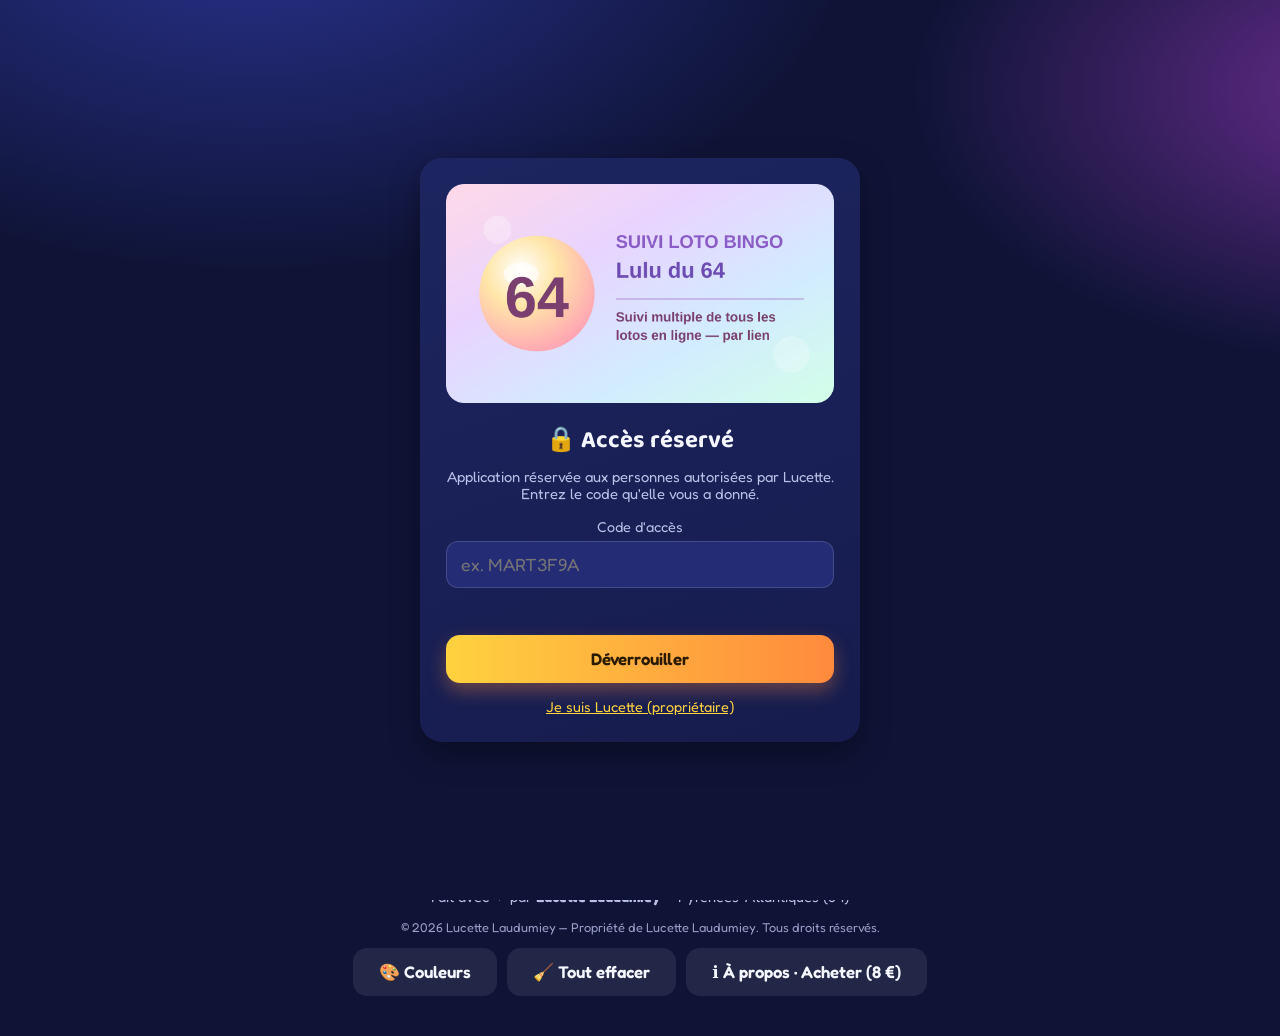
==== index.html @ 27b81013 "Ajoute la vue 'Toutes les parties' (suivi multiple sur un ecran) Nouvel onglet affichant toutes les " ====
<!DOCTYPE html>
<html lang="fr">
<head>
  <meta charset="UTF-8" />
  <meta name="viewport" content="width=device-width, initial-scale=1.0" />
  <title>Suivi Loto Bingo Lulu du 64</title>
  <meta name="theme-color" content="#1d2560" />
  <meta name="apple-mobile-web-app-capable" content="yes" />
  <meta name="apple-mobile-web-app-status-bar-style" content="black-translucent" />
  <meta name="apple-mobile-web-app-title" content="Loto Bingo" />
  <meta name="mobile-web-app-capable" content="yes" />
  <link rel="manifest" href="manifest.webmanifest" />
  <link rel="icon" type="image/png" sizes="32x32" href="favicon-32.png" />
  <link rel="icon" type="image/svg+xml" href="icon.svg" />
  <link rel="apple-touch-icon" href="apple-touch-icon.png" />
  <link rel="preconnect" href="https://fonts.googleapis.com" />
  <link href="https://fonts.googleapis.com/css2?family=Fredoka:wght@400;500;600;700&family=Baloo+2:wght@500;600;700&display=swap" rel="stylesheet" />
  <link rel="stylesheet" href="style.css" />
</head>
<body>
  <!-- Écran de verrouillage (accès réservé) -->
  <div id="lockScreen" class="lock" hidden>
    <div class="lock-card">
      <img class="lock-logo" src="logo-banniere.png" alt="Suivi Loto Bingo Lulu du 64" />
      <h2>🔒 Accès réservé</h2>
      <p class="lock-hint">Application réservée aux personnes autorisées par Lucette. Entrez le code qu'elle vous a donné.</p>
      <label class="modal-field">Code d'accès
        <input id="lockCode" type="text" maxlength="14" autocomplete="off" placeholder="ex. MART3F9A" />
      </label>
      <p id="lockError" class="modal-error"></p>
      <button id="lockGo" class="btn btn-primary">Déverrouiller</button>
      <button id="lockOwnerLink" type="button" class="link-btn">Je suis Lucette (propriétaire)</button>
      <div id="ownerPanel" hidden>
        <label class="modal-field">Mot de passe propriétaire
          <input id="ownerPwd" type="password" autocomplete="off" />
        </label>
        <button id="ownerGo" type="button" class="btn btn-ghost">Entrer</button>
        <div id="ownerTools" hidden>
          <hr class="owner-sep" />
          <p class="lock-hint">Générer un code à donner à un ami (gratuit) ou à un acheteur :</p>
          <label class="modal-field">Prénom de la personne
            <input id="genName" type="text" maxlength="30" autocomplete="off" />
          </label>
          <button id="genGo" type="button" class="btn btn-primary">Obtenir le code</button>
          <p id="genResult" class="gen-result"></p>
          <button id="ownerUnlock" type="button" class="btn btn-primary">Déverrouiller pour moi</button>
        </div>
      </div>
    </div>
  </div>

  <header class="app-header">
    <div class="brand">
      <span class="brand-emoji">🎱</span>
      <div class="brand-text">
        <h1>Suivi Loto Bingo · Lulu</h1>
        <p>du <strong>64</strong> — suivi de tous les lotos en ligne, par lien</p>
      </div>
    </div>
    <nav class="tabs">
      <button class="tab is-active" data-view="tirage">Tirage</button>
      <button class="tab" data-view="cartons">Mes cartons</button>
      <button class="tab" data-view="regie">Tout-en-un</button>
      <button class="tab" data-view="multi">Toutes les parties</button>
      <button id="eventBtn" class="theme-tab" title="Infos de la partie">📋</button>
      <button id="themeBtnTop" class="theme-tab" title="Changer les couleurs">🎨</button>
    </nav>
  </header>

  <!-- Bandeau « écran de suivi » (mode deux écrans) -->
  <div id="followBar" class="follow-bar" hidden>
    <span class="follow-dot"></span>
    Écran de suivi — Dernier numéro&nbsp;:
    <strong id="followLast">--</strong>
    <span class="follow-count"><span id="followCount">0</span>/90 tirés</span>
  </div>

  <!-- Barre des parties + infos -->
  <div id="eventBar" class="event-bar">
    <div class="party-ctrls">
      <span class="party-label">🎯 Partie</span>
      <select id="partySelect"></select>
      <button id="partyNew" class="mini-btn" title="Nouvelle partie">➕</button>
      <button id="partyDup" class="mini-btn" title="Dupliquer la partie">⧉</button>
      <button id="partyDel" class="mini-btn" title="Supprimer la partie">🗑</button>
    </div>
    <span id="eventInfo" class="event-info"></span>
  </div>

  <!-- Infos de la partie -->
  <div id="eventModal" class="modal" hidden>
    <div class="modal-card">
      <h2>📋 Infos de la partie</h2>
      <p class="modal-hint">Ces informations s'affichent en haut et sur les cartons téléchargés.</p>
      <label class="modal-field">Loto associatif
        <input id="evAssoc" type="text" maxlength="60" placeholder="ex. Les Chats du pays d'Ornans" />
      </label>
      <label class="modal-field">Organisateur
        <input id="evOrga" type="text" maxlength="40" placeholder="ex. Comité des fêtes" />
      </label>
      <label class="modal-field">Nom de la partie
        <input id="evPartie" type="text" maxlength="30" placeholder="ex. Partie 1" />
      </label>
      <label class="modal-field">Date
        <input id="evDate" type="date" />
      </label>
      <div class="modal-actions">
        <button id="eventClear" class="btn btn-ghost">Effacer</button>
        <button id="eventClose" class="btn btn-primary">OK</button>
      </div>
    </div>
  </div>

  <!-- ====================== VUE TIRAGE ====================== -->
  <main id="view-tirage" class="view is-active">
    <section class="draw-stage">
      <div class="current-ball-wrap">
        <div id="currentBall" class="ball big empty">--</div>
        <p id="currentLabel" class="current-label">Prêt à jouer&nbsp;?</p>
      </div>

      <div class="controls">
        <button id="drawBtn" class="btn btn-primary">
          <span class="btn-icon">🎤</span> Tirer un numéro
        </button>
        <button id="autoBtn" class="btn btn-ghost">▶︎ Tirage auto</button>
        <button id="resetBtn" class="btn btn-ghost danger">↺ Nouvelle partie</button>
      </div>

      <div class="options">
        <label class="switch">
          <input type="checkbox" id="voiceToggle" checked />
          <span>🔊 Annonce vocale</span>
        </label>
        <label class="switch">
          <input type="checkbox" id="nicknameToggle" checked />
          <span>😄 Surnoms rigolos</span>
        </label>
        <label class="speed">
          Vitesse auto
          <select id="speedSelect">
            <option value="5000">Lente (5 s)</option>
            <option value="3500" selected>Normale (3,5 s)</option>
            <option value="2000">Rapide (2 s)</option>
          </select>
        </label>
      </div>
    </section>

    <section class="stats">
      <div class="stat">
        <span class="stat-num" id="countDrawn">0</span>
        <span class="stat-label">tirés</span>
      </div>
      <div class="stat">
        <span class="stat-num" id="countLeft">90</span>
        <span class="stat-label">restants</span>
      </div>
      <div class="history">
        <span class="history-label">Derniers tirés&nbsp;:</span>
        <div id="history" class="history-list"></div>
      </div>
    </section>

    <section class="board-wrap">
      <h2 class="section-title">Tableau des 90 numéros</h2>
      <p class="board-hint">👆 Vous suivez un loto&nbsp;? Tapez un numéro pour le pointer quand il est annoncé (re-tapez pour corriger).</p>
      <div id="board" class="board" aria-label="Tableau des numéros tirés"></div>
    </section>
  </main>

  <!-- ====================== VUE CARTONS ====================== -->
  <main id="view-cartons" class="view">
    <section class="cartons-bar">
      <div class="cartons-actions">
        <label class="count-field">
          Nombre de cartons
          <input type="number" id="cartonCount" min="1" max="24" value="2" />
        </label>
        <button id="importBtn" class="btn btn-primary">📂 Importer une planche (CSV)</button>
        <input type="file" id="csvImport" accept=".csv,text/csv,text/plain" hidden />
        <button id="addPlaqueBtn" class="btn btn-ghost">➕ Saisir une plaque à la main</button>
        <button id="genCartonsBtn" class="btn btn-ghost">🎟️ Générer des cartons</button>
        <button id="downloadBtn" class="btn btn-ghost">📥 Télécharger (image)</button>
        <button id="csvBtn" class="btn btn-ghost">📄 CSV (Excel)</button>
        <button id="printBtn" class="btn btn-ghost">🖨️ Imprimer</button>
        <button id="screenBtn" class="btn btn-ghost">🖥️ Écran de suivi</button>
      </div>
      <p class="cartons-hint">
        Les numéros tirés se cochent tout seuls. La ligne se colore en
        <span class="legend quine">Quine</span>,
        <span class="legend double">Double quine</span>,
        <span class="legend plein">Carton plein</span>.
      </p>
      <p class="cartons-hint">
        🖥️ <strong>Deux écrans&nbsp;:</strong> laissez le tirage sur cet écran et
        ouvrez l'<em>Écran de suivi</em> sur l'écran d'à côté — il affiche les
        cartons qui se cochent en direct, automatiquement synchronisés.
      </p>
    </section>
    <div id="cartons" class="cartons-grid"></div>
  </main>

  <!-- ====================== VUE TOUT-EN-UN (régie) ====================== -->
  <main id="view-regie" class="view">
    <div id="regieStage" class="regie-stage">
      <div class="regie-layout">
        <section class="regie-col regie-col-draw">
          <h2 class="section-title">🎤 Tirage</h2>
          <div id="regieDraw" class="regie-slot"></div>
        </section>
        <section class="regie-col">
          <h2 class="section-title">🎟️ Cartons — les 24 mieux placés</h2>
          <div id="regieCartons" class="regie-slot"></div>
        </section>
      </div>
    </div>
  </main>

  <!-- ====================== VUE TOUTES LES PARTIES ====================== -->
  <main id="view-multi" class="view">
    <h2 class="section-title">🗂️ Toutes les parties</h2>
    <p class="board-hint">Suivez toutes vos parties d'un coup d'œil. Cliquez « Ouvrir » pour aller sur l'une d'elles.</p>
    <div id="multiGrid" class="multi-grid"></div>
  </main>

  <!-- Saisie d'une plaque achetée -->
  <div id="plaqueModal" class="modal" hidden>
    <div class="modal-card">
      <h2>➕ Saisir une plaque</h2>
      <p class="modal-hint">
        Recopiez les numéros de votre plaque, <strong>5 par ligne</strong>,
        séparés par un espace.
      </p>
      <label class="modal-field">
        Nom du joueur
        <input id="pmName" type="text" maxlength="24" placeholder="ex. Lucette" />
      </label>
      <label class="modal-field">Ligne 1
        <input id="pmRow1" inputmode="numeric" placeholder="ex. 4 12 27 38 81" />
      </label>
      <label class="modal-field">Ligne 2
        <input id="pmRow2" inputmode="numeric" placeholder="ex. 7 25 40 56 79" />
      </label>
      <label class="modal-field">Ligne 3
        <input id="pmRow3" inputmode="numeric" placeholder="ex. 9 31 48 63 90" />
      </label>
      <p id="pmError" class="modal-error"></p>
      <div class="modal-actions">
        <button id="pmCancel" class="btn btn-ghost">Annuler</button>
        <button id="pmSave" class="btn btn-primary">Ajouter la plaque</button>
      </div>
    </div>
  </div>

  <!-- À propos / Acheter -->
  <div id="aboutModal" class="modal" hidden>
    <div class="modal-card about-card">
      <h2>ℹ️ À propos &amp; Acheter</h2>
      <img class="about-banner" src="logo-banniere.png" alt="Suivi Loto Bingo Lulu du 64" />
      <p><strong>Suivi Loto Bingo Lulu du 64</strong> — fini les pions&nbsp;! L'application
         coche les numéros toute seule et prévient des quines.</p>
      <div class="price-tag">Version complète&nbsp;: <strong>8 €</strong></div>
      <ul class="price-terms">
        <li>✅ 1 adresse e-mail</li>
        <li>📱 utilisable sur 3 appareils</li>
        <li>🔄 renouvellement <strong>5 €/an</strong> (avec mises à jour si nécessaire)</li>
      </ul>
      <div id="payArea" class="pay-area">
        <p>Pour l'acheter, contactez la propriétaire.</p>
      </div>
      <p class="about-owners">
        Application © 2026 — propriété de<br />
        <strong>Lucette Laudumiey</strong> (Pyrénées-Atlantiques, 64).
      </p>
      <div class="modal-actions">
        <button id="aboutClose" class="btn btn-primary">Fermer</button>
      </div>
    </div>
  </div>

  <!-- Confirmation / message (remplace les boîtes du navigateur, bloquées en ligne) -->
  <div id="confirmModal" class="modal" hidden>
    <div class="modal-card confirm-card">
      <p id="confirmText"></p>
      <div class="modal-actions">
        <button id="confirmNo" class="btn btn-ghost">Annuler</button>
        <button id="confirmYes" class="btn btn-primary">Confirmer</button>
      </div>
    </div>
  </div>

  <!-- Bannière de victoire -->
  <div id="winBanner" class="win-banner" hidden>
    <div class="win-card">
      <div class="win-emoji">🎉</div>
      <h2 id="winTitle">Quine&nbsp;!</h2>
      <div id="winList" class="win-list"></div>
      <div class="win-actions">
        <button id="winClose" class="btn btn-primary">Suivant ▶</button>
        <button id="winNewGame" class="btn btn-ghost">↺ Nouvelle partie</button>
      </div>
    </div>
  </div>

  <footer class="app-footer">
    <p>Fait avec ❤️ par <strong>Lucette Laudumiey</strong> — Pyrénées-Atlantiques (64)</p>
    <p class="copyright">© 2026 Lucette Laudumiey — Propriété de Lucette Laudumiey. Tous droits réservés.</p>
    <div class="footer-btns">
      <button id="themeBtn" class="btn btn-ghost">🎨 Couleurs</button>
      <button id="resetAllBtn" class="btn btn-ghost">🧹 Tout effacer</button>
      <button id="aboutBtn" class="btn btn-ghost">ℹ️ À propos · Acheter (8 €)</button>
    </div>
  </footer>

  <!-- Choix des couleurs (thème) -->
  <div id="themeModal" class="modal" hidden>
    <div class="modal-card theme-card">
      <h2>🎨 Couleurs de l'application</h2>
      <p class="modal-hint">Choisissez une ambiance, ou vos propres couleurs. Le choix est gardé pour la prochaine fois.</p>
      <div id="themePresets" class="theme-presets"></div>
      <div class="theme-custom">
        <label>Couleur principale<br /><input type="color" id="accentPick" /></label>
        <label>Couleur du fond<br /><input type="color" id="bgPick" /></label>
      </div>
      <div class="modal-actions">
        <button id="themeReset" class="btn btn-ghost">↺ Réinitialiser</button>
        <button id="themeClose" class="btn btn-primary">Fermer</button>
      </div>
    </div>
  </div>

  <script src="script.js"></script>
</body>
</html>
---- style.css ----
:root {
  --bg: #0f1437;
  --bg-2: #161c4d;
  --card: #1d2560;
  --card-2: #232c75;
  --ink: #f5f7ff;
  --ink-soft: #b9c0e8;
  --accent: #ffd23f;
  --accent-2: #ff8a3d;
  --quine: #4cc9f0;
  --double: #b15bff;
  --plein: #2ecc71;
  --danger: #ff5d73;
  --shadow: 0 12px 30px rgba(0, 0, 0, .35);
  --radius: 18px;
}

* { box-sizing: border-box; }

body {
  margin: 0;
  font-family: "Fredoka", system-ui, sans-serif;
  color: var(--ink);
  background:
    radial-gradient(1200px 600px at 10% -10%, #2a3390 0%, transparent 60%),
    radial-gradient(1000px 500px at 110% 0%, #6a2d8f 0%, transparent 55%),
    var(--bg);
  min-height: 100vh;
}

/* ---------- Header ---------- */
.app-header {
  display: flex;
  align-items: center;
  justify-content: space-between;
  flex-wrap: wrap;
  gap: 16px;
  padding: 18px clamp(16px, 4vw, 48px);
  background: var(--bg-2);
  backdrop-filter: blur(8px);
  position: sticky;
  top: 0;
  z-index: 20;
}
.brand { display: flex; align-items: center; gap: 14px; }
.brand-emoji { font-size: 2.6rem; filter: drop-shadow(0 4px 6px rgba(0,0,0,.4)); }
.brand-text h1 {
  margin: 0; font-family: "Baloo 2", sans-serif; font-weight: 700;
  font-size: 1.8rem; letter-spacing: .5px;
  background: linear-gradient(90deg, var(--accent), var(--accent-2));
  -webkit-background-clip: text; background-clip: text; color: transparent;
}
.brand-text p { margin: 2px 0 0; color: var(--ink-soft); font-size: .95rem; }
.brand-text strong { color: var(--accent); }

.tabs { display: flex; gap: 8px; background: rgba(0,0,0,.25); padding: 6px; border-radius: 999px; }
.tab {
  border: 0; cursor: pointer; padding: 10px 20px; border-radius: 999px;
  background: transparent; color: var(--ink-soft); font-family: inherit;
  font-size: 1rem; font-weight: 600; transition: .2s;
}
.tab.is-active { background: linear-gradient(90deg, var(--accent), var(--accent-2)); color: #2a1a00; }
.theme-tab { border: 0; cursor: pointer; padding: 9px 14px; border-radius: 999px; background: transparent; font-size: 1.15rem; line-height: 1; transition: .2s; }
.theme-tab:hover { background: rgba(255,255,255,.14); }

/* ---------- Views ---------- */
.view { display: none; padding: clamp(16px, 4vw, 40px); max-width: 1100px; margin: 0 auto; }
.view.is-active { display: block; animation: fade .3s ease; }
@keyframes fade { from { opacity: 0; transform: translateY(8px); } to { opacity: 1; transform: none; } }

/* ---------- Draw stage ---------- */
.draw-stage {
  background: linear-gradient(160deg, var(--card), var(--bg-2));
  border-radius: var(--radius); padding: 28px; box-shadow: var(--shadow);
  text-align: center;
}
.current-ball-wrap { display: flex; flex-direction: column; align-items: center; gap: 12px; }

.ball {
  display: flex; align-items: center; justify-content: center;
  border-radius: 50%; font-weight: 700; font-family: "Baloo 2", sans-serif;
  background: radial-gradient(circle at 32% 28%, #fff 0%, var(--accent) 42%, var(--accent-2) 100%);
  color: #3a2400; box-shadow: inset 0 -6px 14px rgba(0,0,0,.25), 0 8px 18px rgba(0,0,0,.35);
}
.ball.big { width: 150px; height: 150px; font-size: 4rem; }
.ball.big.empty {
  background: radial-gradient(circle at 32% 28%, #3a4395, #1a2050);
  color: var(--ink-soft); font-size: 2.4rem;
}
.ball.pop { animation: pop .5s cubic-bezier(.2,1.4,.4,1); }
@keyframes pop { 0% { transform: scale(.3) rotate(-12deg); opacity: 0; } 100% { transform: scale(1) rotate(0); opacity: 1; } }

.current-label { margin: 0; min-height: 1.4em; color: var(--accent); font-size: 1.25rem; font-weight: 600; }

.controls { display: flex; flex-wrap: wrap; gap: 12px; justify-content: center; margin-top: 24px; }
.btn {
  border: 0; cursor: pointer; font-family: inherit; font-size: 1.05rem; font-weight: 600;
  padding: 14px 26px; border-radius: 14px; transition: transform .12s, filter .2s; color: var(--ink);
}
.btn:active { transform: scale(.96); }
.btn-icon { margin-right: 4px; }
.btn-primary { background: linear-gradient(90deg, var(--accent), var(--accent-2)); color: #2a1a00; box-shadow: 0 8px 18px rgba(255,138,61,.35); }
.btn-primary:hover { filter: brightness(1.06); }
.btn-primary:disabled { opacity: .5; cursor: not-allowed; filter: grayscale(.4); }
.btn-ghost { background: rgba(255,255,255,.08); }
.btn-ghost:hover { background: rgba(255,255,255,.16); }
.btn-ghost.danger { color: var(--danger); }

.options { display: flex; flex-wrap: wrap; gap: 18px; justify-content: center; margin-top: 22px; color: var(--ink-soft); }
.switch { display: inline-flex; align-items: center; gap: 8px; cursor: pointer; user-select: none; }
.switch input { width: 18px; height: 18px; accent-color: var(--accent); }
.speed { display: inline-flex; align-items: center; gap: 8px; }
.speed select, .count-field input {
  font-family: inherit; background: var(--card-2); color: var(--ink);
  border: 1px solid rgba(255,255,255,.15); border-radius: 10px; padding: 8px 10px; font-size: .95rem;
}

/* ---------- Stats ---------- */
.stats { display: flex; flex-wrap: wrap; align-items: center; gap: 14px; margin: 22px 0; }
.stat {
  background: var(--card); border-radius: 14px; padding: 12px 20px; text-align: center; min-width: 92px;
  box-shadow: var(--shadow);
}
.stat-num { display: block; font-size: 1.8rem; font-weight: 700; color: var(--accent); font-family: "Baloo 2", sans-serif; }
.stat-label { font-size: .85rem; color: var(--ink-soft); }
.history { flex: 1; min-width: 220px; background: var(--card); border-radius: 14px; padding: 12px 16px; box-shadow: var(--shadow); }
.history-label { font-size: .85rem; color: var(--ink-soft); }
.history-list { display: flex; gap: 8px; margin-top: 8px; flex-wrap: wrap; }
.history-list .ball { width: 42px; height: 42px; font-size: 1.15rem; }

/* ---------- Board ---------- */
.section-title { font-family: "Baloo 2", sans-serif; margin: 8px 0 14px; }
.board-hint { color: var(--ink-soft); font-size: .9rem; margin: -6px 0 12px; }
.board {
  display: grid; grid-template-columns: repeat(10, 1fr); gap: 7px;
  background: var(--card); padding: 16px; border-radius: var(--radius); box-shadow: var(--shadow);
}
.board { touch-action: manipulation; }
.cell {
  aspect-ratio: 1; display: flex; align-items: center; justify-content: center;
  border-radius: 10px; background: var(--card-2); color: var(--ink-soft);
  font-weight: 600; font-size: clamp(.8rem, 2vw, 1.1rem); transition: .25s;
  cursor: pointer; user-select: none; -webkit-tap-highlight-color: transparent;
}
.cell:active { transform: scale(.92); }
.cell.hit {
  background: radial-gradient(circle at 32% 28%, #fff, var(--accent) 45%, var(--accent-2));
  color: #2a1a00; transform: scale(1.04); box-shadow: 0 4px 12px rgba(255,138,61,.4);
}
.cell.latest { outline: 3px solid #fff; outline-offset: 1px; }
/* numéro attendu (un carton à 1 numéro de la quine) */
.cell.awaited { box-shadow: inset 0 0 0 3px var(--accent); color: var(--ink); font-weight: 700; animation: awaitPulse 1.1s ease-in-out infinite; }
@keyframes awaitPulse { 0%, 100% { transform: scale(1); } 50% { transform: scale(1.08); } }
@media (prefers-reduced-motion: reduce) { .cell.awaited { animation: none; } }

/* Écran large : tirage à gauche, grand tableau à droite (meilleur usage de l'espace) */
@media (min-width: 900px) {
  #view-tirage.is-active {
    display: grid;
    grid-template-columns: minmax(320px, 440px) 1fr;
    grid-template-areas: "draw board" "stats board";
    gap: 22px; align-items: start;
  }
  #view-tirage .draw-stage { grid-area: draw; margin: 0; }
  #view-tirage .stats { grid-area: stats; margin: 18px 0 0; }
  #view-tirage .board-wrap { grid-area: board; margin: 0; }
  #view-tirage .board { gap: 9px; padding: 20px; }
  #view-tirage .cell { font-size: clamp(1rem, 2.2vw, 1.5rem); }
}

/* ---------- Cartons ---------- */
.cartons-bar { background: var(--card); border-radius: var(--radius); padding: 20px; box-shadow: var(--shadow); margin-bottom: 22px; }
.cartons-actions { display: flex; flex-wrap: wrap; gap: 12px; align-items: flex-end; }
.count-field { display: flex; flex-direction: column; gap: 6px; font-size: .9rem; color: var(--ink-soft); }
.count-field input { width: 90px; }
.cartons-hint { margin: 14px 0 0; color: var(--ink-soft); font-size: .9rem; }
.legend { padding: 1px 8px; border-radius: 6px; color: #08122a; font-weight: 700; }
.legend.quine { background: var(--quine); }
.legend.double { background: var(--double); color: #fff; }
.legend.plein { background: var(--plein); }

.cartons-grid { display: grid; grid-template-columns: repeat(auto-fill, minmax(300px, 1fr)); gap: 20px; }
.carton {
  background: linear-gradient(160deg, #fff8e6, #ffe9c7); border-radius: 16px; padding: 14px;
  box-shadow: var(--shadow); color: #3a2400;
}
.carton-head { display: flex; justify-content: space-between; align-items: center; gap: 8px; margin-bottom: 10px; }
.carton-title { font-family: "Baloo 2", sans-serif; font-weight: 700; font-size: 1.1rem; }
.carton-name {
  flex: 1; min-width: 0; font-family: "Baloo 2", sans-serif; font-weight: 700; font-size: 1.05rem;
  color: #3a2400; background: rgba(255,255,255,.55); border: 1px dashed #c8a96a;
  border-radius: 8px; padding: 6px 10px;
}
.carton-name:focus { outline: none; border-style: solid; border-color: #b9821b; background: #fff; }
.carton-name::placeholder { color: #b08a4a; font-weight: 600; }
.carton-no { font-size: .8rem; font-weight: 700; color: #8a6a2a; white-space: nowrap; }
.carton-badge { font-size: .8rem; font-weight: 700; padding: 3px 10px; border-radius: 999px; background: #e7d4a8; }
.carton-badge.quine { background: var(--quine); color: #08122a; }
.carton-badge.double { background: var(--double); color: #fff; }
.carton-badge.plein { background: var(--plein); color: #08122a; }
.carton-grid { display: grid; grid-template-columns: repeat(9, 1fr); grid-auto-rows: 1fr; gap: 5px; }
.carton-cell {
  aspect-ratio: 1; display: flex; align-items: center; justify-content: center;
  border-radius: 8px; font-weight: 700; font-size: clamp(.75rem, 2.4vw, 1.05rem);
  background: #fffdf7; border: 1px solid #e3cf9e; transition: .2s;
}
.carton-cell.blank { background: transparent; border: 0; }
.carton-cell.marked { background: var(--accent); color: #3a2400; box-shadow: inset 0 0 0 2px #b9821b; }
.carton-row.row-quine .carton-cell:not(.blank) { background: var(--quine); color: #042c3a; }
.carton-row.row-double .carton-cell:not(.blank) { background: var(--double); color: #fff; }
.carton.is-plein .carton-cell:not(.blank) { background: var(--plein); color: #062c16; }

/* ---------- Win banner ---------- */
.win-banner {
  position: fixed; inset: 0; background: rgba(6,9,30,.7); display: flex; align-items: center; justify-content: center;
  z-index: 50; backdrop-filter: blur(4px);
}
.win-banner[hidden] { display: none; }
.win-card {
  background: linear-gradient(160deg, var(--card), var(--bg-2)); padding: 36px; border-radius: 22px;
  text-align: center; box-shadow: var(--shadow); animation: pop .4s cubic-bezier(.2,1.4,.4,1); max-width: 90vw;
}
.win-emoji { font-size: 4rem; }
.win-card { width: min(560px, 94vw); }
.win-card h2 { font-family: "Baloo 2", sans-serif; margin: 8px 0; font-size: 2.2rem; color: var(--accent); }
.win-list { display: flex; flex-direction: column; gap: 14px; max-height: 56vh; overflow: auto; margin: 6px 0 18px; }
.winner { background: #fff8e6; border-radius: 14px; padding: 12px; color: #3a2400; }
.winner-head { display: flex; justify-content: space-between; align-items: center; gap: 10px; margin-bottom: 8px; }
.winner-level { padding: 3px 12px; border-radius: 999px; font-size: .9rem; font-weight: 700; background: var(--quine); color: #042c3a; }
.winner.double .winner-level { background: var(--double); color: #fff; }
.winner.plein .winner-level { background: var(--plein); color: #062c16; }
.winner-id { font-family: "Baloo 2", sans-serif; font-weight: 700; }
.winner-grid { display: grid; grid-template-columns: repeat(9, 1fr); gap: 5px; }
.winner-cell { aspect-ratio: 1; display: flex; align-items: center; justify-content: center; border-radius: 8px; font-weight: 700; font-size: clamp(.85rem, 3.4vw, 1.4rem); background: #fffdf7; border: 1px solid #e3cf9e; color: #3a2400; }
.winner-cell.blank { background: transparent; border: 0; }
.winner-cell.marked { background: var(--accent); color: #3a2400; box-shadow: inset 0 0 0 2px #b9821b; }
.winner.plein .winner-cell:not(.blank) { background: var(--plein); color: #062c16; }
.win-card p { color: var(--ink-soft); margin: 0 0 20px; font-size: 1.1rem; }

/* ---------- Vue Tout-en-un (régie) ---------- */
/* la scène a une taille fixe ; le JS la redimensionne pour remplir l'écran */
#view-regie { max-width: none; padding: 8px; overflow: hidden; }
.regie-stage { width: 1280px; transform-origin: top left; }
.regie-layout { display: flex; flex-direction: column; gap: 14px; }
.regie-col { min-width: 0; }
.regie-col .section-title { margin: 2px 0 8px; }

/* bande du haut : tirage + tableau côte à côte, pleine largeur */
#regieDraw { display: flex; gap: 16px; align-items: flex-start; flex-wrap: wrap; }
#regieDraw .draw-stage { flex: 0 0 300px; padding: 16px; }
#regieDraw .stats { flex: 0 0 auto; margin: 0; }
#regieDraw .board-wrap { flex: 0 0 340px; margin: 0; }
#regieDraw .board { grid-template-rows: none; }
.regie-slot .ball.big { width: 92px; height: 92px; font-size: 2.3rem; }
.regie-slot .ball.big.empty { font-size: 1.5rem; }
.regie-slot .current-label { font-size: .95rem; }
.regie-slot .controls { margin-top: 12px; gap: 8px; }
.regie-slot .btn { padding: 10px 14px; font-size: .9rem; }
.regie-slot .options { margin-top: 12px; gap: 12px; font-size: .82rem; }
.regie-slot .board { padding: 10px; gap: 5px; }
.regie-slot .board-hint { display: none; }

/* cartons en grille pleine largeur (nb de colonnes réglé par le JS) */
.regie-slot .cartons-grid { grid-template-columns: repeat(6, 1fr); gap: 10px; }
.regie-slot .carton { padding: 7px; border-radius: 12px; }
.regie-slot .carton-head { margin-bottom: 6px; gap: 4px; }
.regie-slot .carton-name { font-size: .72rem; padding: 3px 6px; }
.regie-slot .carton-no { font-size: .6rem; }
.regie-slot .carton-badge { font-size: .55rem; padding: 2px 6px; }
.regie-slot .carton-grid { gap: 3px; }
.regie-slot .carton-cell { font-size: 13px; border-radius: 5px; }
/* on n'affiche que les 24 cartons les mieux placés */
#regieCartons .carton:nth-child(n+25) { display: none; }

/* score « 4/5 » sur chaque carton */
.carton-score {
  font-size: .72rem; font-weight: 700; color: #7a3f6e;
  background: #ffe9c7; border-radius: 999px; padding: 2px 8px; white-space: nowrap;
}
.regie-slot .carton-score { font-size: .6rem; padding: 1px 6px; }

/* ---------- Fenêtre de saisie d'une plaque ---------- */
.modal {
  position: fixed; inset: 0; z-index: 60; display: flex; align-items: center; justify-content: center;
  background: rgba(6, 9, 30, .7); backdrop-filter: blur(4px); padding: 16px;
}
.modal[hidden] { display: none; }
.modal-card {
  background: linear-gradient(160deg, var(--card), var(--bg-2)); border-radius: 20px;
  padding: 26px; box-shadow: var(--shadow); width: min(440px, 96vw);
  max-height: 92vh; overflow: auto; animation: pop .35s cubic-bezier(.2,1.4,.4,1);
}
.modal-card h2 { font-family: "Baloo 2", sans-serif; margin: 0 0 8px; }
.modal-hint { color: var(--ink-soft); margin: 0 0 16px; font-size: .95rem; }
.modal-field { display: flex; flex-direction: column; gap: 6px; margin-bottom: 12px; color: var(--ink-soft); font-size: .9rem; }
.modal-field input {
  font-family: inherit; font-size: 1.15rem; padding: 12px 14px; border-radius: 12px;
  background: var(--card-2); color: var(--ink); border: 1px solid rgba(255,255,255,.15);
}
.modal-field input:focus { outline: none; border-color: var(--accent); }
.modal-error { color: var(--danger); min-height: 1.2em; margin: 4px 0 12px; font-weight: 600; }
.about-card { text-align: center; }
.about-banner { width: 100%; border-radius: 12px; margin-bottom: 12px; display: block; }
.about-card p { color: var(--ink-soft); }
.price-tag {
  margin: 16px auto; display: inline-block; padding: 10px 22px; border-radius: 999px;
  background: linear-gradient(90deg, var(--accent), var(--accent-2)); color: #2a1a00;
  font-family: "Baloo 2", sans-serif; font-weight: 700; font-size: 1.15rem;
}
.price-tag strong { font-size: 1.4rem; }
.price-terms { list-style: none; padding: 0; margin: 4px auto 14px; display: inline-flex; flex-direction: column; gap: 6px; text-align: left; color: var(--ink); font-size: .95rem; }
.price-terms strong { color: var(--accent); }
.pay-area { margin: 12px 0; }
.pay-area img { width: 200px; height: 200px; background: #fff; border-radius: 12px; padding: 8px; }
.about-owners { font-size: .85rem; margin-top: 18px; }

/* ---------- Choix des couleurs ---------- */
.footer-btns { display: flex; gap: 10px; justify-content: center; flex-wrap: wrap; }
.theme-presets { display: grid; grid-template-columns: repeat(3, 1fr); gap: 10px; margin: 8px 0 18px; }
.theme-swatch {
  border: 2px solid rgba(255,255,255,.15); border-radius: 12px; padding: 8px; cursor: pointer;
  font-family: inherit; font-weight: 600; font-size: .78rem; color: #fff; text-align: center;
  display: flex; flex-direction: column; gap: 6px; transition: transform .12s;
}
.theme-swatch:hover { transform: translateY(-2px); }
.theme-swatch.is-active { border-color: #fff; }
.theme-swatch .sw-bar { height: 26px; border-radius: 7px; }
.theme-custom { display: flex; gap: 22px; justify-content: center; flex-wrap: wrap; color: var(--ink-soft); font-size: .9rem; margin-bottom: 14px; text-align: center; }
.theme-custom input[type="color"] { width: 60px; height: 38px; border: 1px solid rgba(255,255,255,.2); border-radius: 8px; background: none; cursor: pointer; margin-top: 6px; }
.modal-actions { display: flex; gap: 10px; justify-content: flex-end; }

/* ---------- Écran de verrouillage ---------- */
.lock {
  position: fixed; inset: 0; z-index: 100; display: flex; align-items: center; justify-content: center;
  padding: 16px; background:
    radial-gradient(1000px 600px at 20% -10%, #2a3390 0%, transparent 60%),
    radial-gradient(900px 500px at 110% 10%, #6a2d8f 0%, transparent 55%), #0f1437;
  overflow: auto;
}
.lock[hidden] { display: none; }
.lock-card {
  background: linear-gradient(160deg, #1d2560, #161c4d); border-radius: 22px; padding: 26px;
  box-shadow: var(--shadow); width: min(440px, 96vw); max-height: 94vh; overflow: auto; text-align: center; color: #f5f7ff;
}
.lock-logo { width: 100%; border-radius: 12px; margin-bottom: 14px; }
.lock-card h2 { font-family: "Baloo 2", sans-serif; margin: 0 0 8px; }
.lock-hint { color: #b9c0e8; font-size: .92rem; margin: 0 0 16px; }
.lock-card .modal-field { color: #b9c0e8; }
.lock-card .modal-field input {
  font-family: inherit; font-size: 1.1rem; padding: 12px 14px; border-radius: 12px; width: 100%;
  background: #232c75; color: #f5f7ff; border: 1px solid rgba(255,255,255,.15); box-sizing: border-box;
}
.lock-card .btn-primary { width: 100%; margin-top: 4px; }
.link-btn { background: none; border: 0; color: #ffd23f; cursor: pointer; font-family: inherit; font-size: .9rem; margin-top: 14px; text-decoration: underline; }
.owner-sep { border: 0; border-top: 1px solid rgba(255,255,255,.15); margin: 16px 0; }
.gen-result { font-family: "Baloo 2", sans-serif; font-weight: 700; font-size: 1.2rem; color: #ffd23f; min-height: 1.4em; margin: 10px 0; }

/* ---------- Vue « Toutes les parties » ---------- */
.multi-grid { display: grid; grid-template-columns: repeat(auto-fill, minmax(280px, 1fr)); gap: 16px; }
.party-card { background: var(--card); border-radius: 16px; padding: 14px; box-shadow: var(--shadow); display: flex; flex-direction: column; gap: 8px; }
.pc-head { display: flex; justify-content: space-between; align-items: center; gap: 8px; }
.pc-name { font-family: "Baloo 2", sans-serif; font-weight: 700; font-size: 1.1rem; }
.pc-current { font-size: .7rem; background: var(--accent); color: #2a1a00; padding: 2px 8px; border-radius: 999px; font-weight: 700; white-space: nowrap; }
.pc-ev { color: var(--ink-soft); font-size: .8rem; }
.pc-stats { display: flex; flex-wrap: wrap; gap: 6px 14px; font-size: .85rem; color: var(--ink-soft); }
.pc-stats b { color: var(--accent); font-family: "Baloo 2", sans-serif; }
.pc-board { display: grid; grid-template-columns: repeat(10, 1fr); gap: 2px; }
.pc-cell { aspect-ratio: 1; border-radius: 2px; background: var(--card-2); }
.pc-cell.on { background: var(--accent); }
.pc-winners { font-size: .82rem; color: var(--ink-soft); min-height: 1.2em; }
.pc-winners.has { color: var(--plein); font-weight: 600; }
.pc-open { margin-top: auto; }

/* ---------- Barre des parties + infos ---------- */
.event-bar {
  display: flex; align-items: center; gap: 14px; flex-wrap: wrap;
  padding: 8px clamp(16px, 4vw, 48px); background: var(--bg-2);
  border-top: 1px solid rgba(255,255,255,.08);
}
.party-ctrls { display: flex; align-items: center; gap: 6px; }
.party-label { color: var(--ink-soft); font-weight: 600; font-size: .9rem; }
#partySelect {
  font-family: inherit; font-weight: 600; font-size: .95rem; color: var(--ink);
  background: var(--card-2); border: 1px solid rgba(255,255,255,.15);
  border-radius: 10px; padding: 6px 10px; max-width: 55vw;
}
.mini-btn {
  border: 0; cursor: pointer; background: rgba(255,255,255,.08); color: var(--ink);
  border-radius: 9px; padding: 6px 10px; font-size: 1rem; line-height: 1; transition: .15s;
}
.mini-btn:hover { background: rgba(255,255,255,.18); }
.event-info { color: var(--accent); font-weight: 600; font-size: .9rem; }

/* annonce de gain : deux boutons */
.win-actions { display: flex; gap: 10px; justify-content: center; flex-wrap: wrap; }

/* masque les commandes de partie sur l'écran de suivi */
body.follow-mode .party-ctrls, body.follow-mode #resetAllBtn, body.follow-mode #winNewGame { display: none !important; }

/* ---------- Mode deux écrans / suivi ---------- */
.follow-bar {
  display: flex; align-items: center; justify-content: center; gap: 10px; flex-wrap: wrap;
  background: linear-gradient(90deg, #b1003a, #ff3d6e); color: #fff;
  font-weight: 600; padding: 10px 16px; font-size: 1.05rem;
  position: sticky; top: 0; z-index: 30;
}
.follow-bar[hidden] { display: none; }
.follow-bar strong { font-family: "Baloo 2", sans-serif; font-size: 1.4rem; }
.follow-count { opacity: .85; font-size: .9rem; }
.follow-dot { width: 12px; height: 12px; border-radius: 50%; background: #fff; animation: blink 1.2s infinite; }
@keyframes blink { 50% { opacity: .25; } }

/* en mode suivi : on masque les commandes (l'écran ne fait que suivre) */
body.follow-mode .app-header .tabs,
body.follow-mode .controls,
body.follow-mode .options,
body.follow-mode .cartons-actions,
body.follow-mode #screenBtn { display: none !important; }
body.follow-mode .cartons-bar { padding: 0; background: transparent; box-shadow: none; }

/* ---------- Footer ---------- */
.app-footer { text-align: center; padding: 28px 16px 40px; color: var(--ink-soft); font-size: .9rem; }
.app-footer .copyright { margin-top: 6px; font-size: .8rem; opacity: .8; }

@media (max-width: 560px) {
  .ball.big { width: 120px; height: 120px; font-size: 3rem; }
  .board { gap: 5px; padding: 10px; }
}

/* ---------- Print ---------- */
@media print {
  body { background: #fff; color: #000; }
  .app-header, .app-footer, .cartons-bar, #view-tirage, .win-banner { display: none !important; }
  .view { display: block; padding: 0; }
  .cartons-grid { grid-template-columns: repeat(2, 1fr); }
  .carton { box-shadow: none; border: 1px solid #aaa; break-inside: avoid; }
}
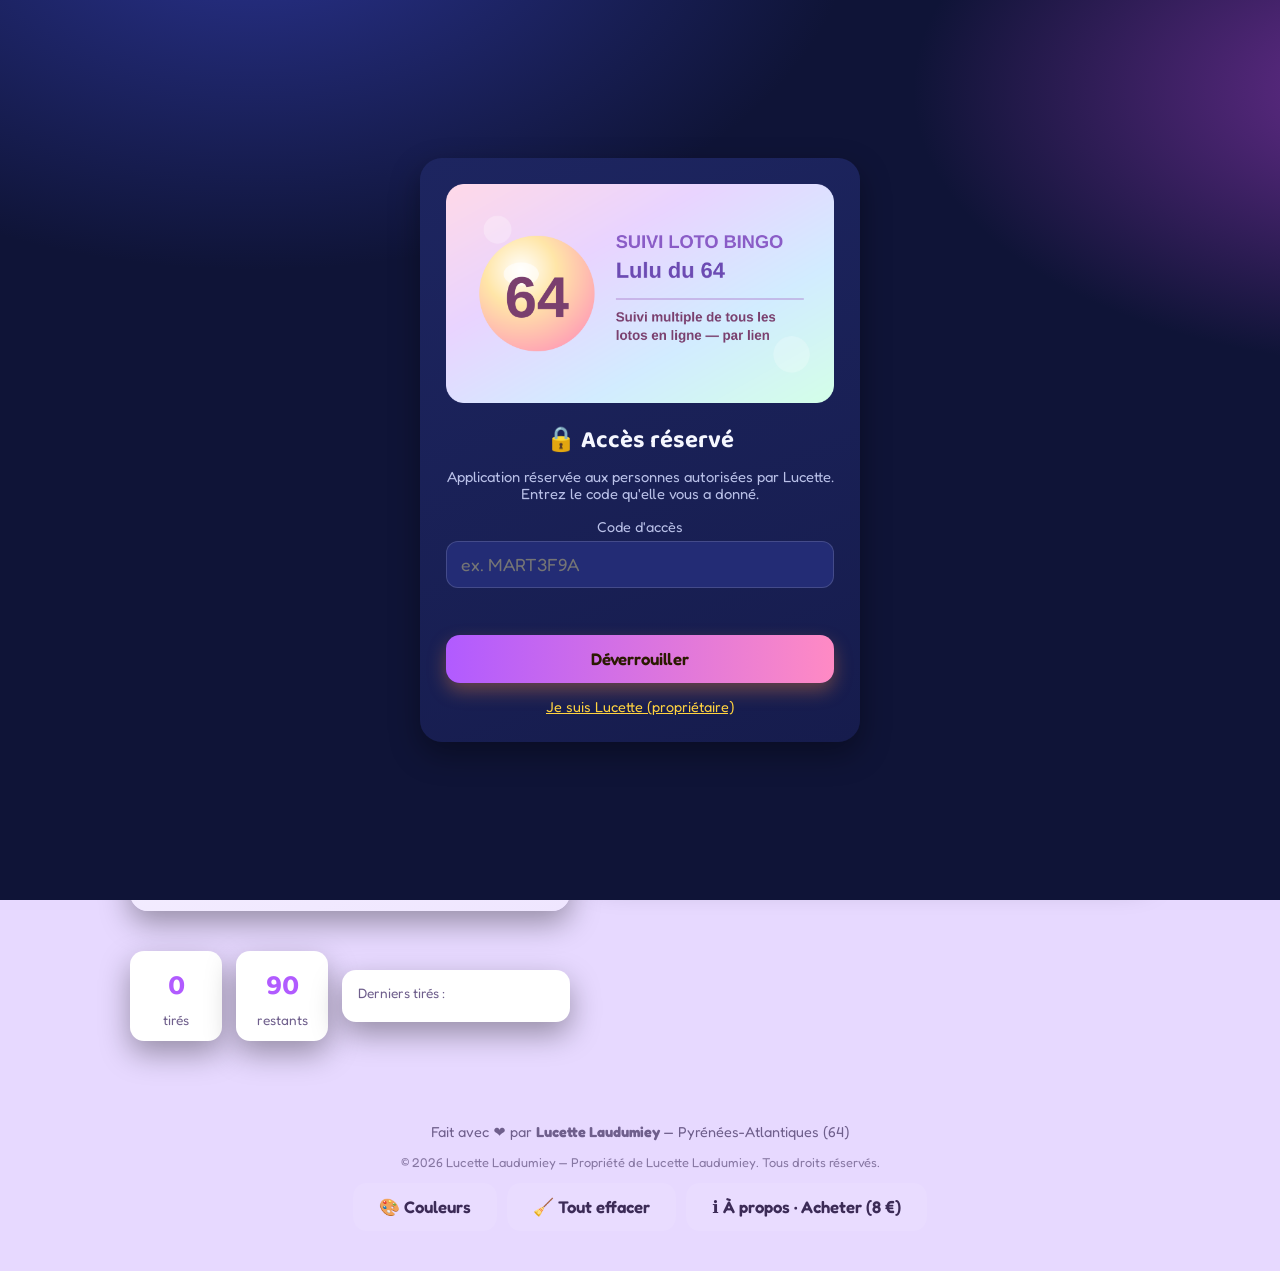
==== commit 7f68e0e3: "Objectifs quine/double/plein + Effacer, numeros manquants en gros, gagnant plein ecran, zoom, tablea" ====
--- a/index.html
+++ b/index.html
@@ -64,6 +64,8 @@
       <button class="tab" data-view="multi">Toutes les parties</button>
       <button id="eventBtn" class="theme-tab" title="Infos de la partie">📋</button>
       <button id="themeBtnTop" class="theme-tab" title="Changer les couleurs">🎨</button>
+      <button id="zoomOut" class="theme-tab" title="Rétrécir l'affichage">🔍−</button>
+      <button id="zoomIn" class="theme-tab" title="Agrandir l'affichage">🔍+</button>
     </nav>
   </header>
 
@@ -79,6 +81,7 @@
   <div id="eventBar" class="event-bar">
     <div class="party-ctrls">
       <span class="party-label">🎯 Partie</span>
+      <span id="partyDot" class="party-dot"></span>
       <select id="partySelect"></select>
       <button id="partyNew" class="mini-btn" title="Nouvelle partie">➕</button>
       <button id="partyDup" class="mini-btn" title="Dupliquer la partie">⧉</button>
@@ -104,6 +107,9 @@
       <label class="modal-field">Date
         <input id="evDate" type="date" />
       </label>
+      <div class="modal-field">Couleur de la partie
+        <div id="evColors" class="ev-colors"></div>
+      </div>
       <div class="modal-actions">
         <button id="eventClear" class="btn btn-ghost">Effacer</button>
         <button id="eventClose" class="btn btn-primary">OK</button>
@@ -117,6 +123,20 @@
       <div class="current-ball-wrap">
         <div id="currentBall" class="ball big empty">--</div>
         <p id="currentLabel" class="current-label">Prêt à jouer&nbsp;?</p>
+      </div>
+
+      <div id="awaitedBox" class="awaited-box" hidden></div>
+
+      <div class="objective-bar">
+        <div class="obj-steps">
+          <span class="obj-step" data-lvl="quine">Quine</span>
+          <span class="obj-step" data-lvl="double">Double quine</span>
+          <span class="obj-step" data-lvl="plein">Carton plein</span>
+        </div>
+        <div class="obj-actions">
+          <button id="objNext" class="btn btn-primary">Objectif suivant ▶</button>
+          <button id="objClear" class="btn btn-ghost">🧽 Effacer (nouvelle partie)</button>
+        </div>
       </div>
 
       <div class="controls">
@@ -210,7 +230,7 @@
           <div id="regieDraw" class="regie-slot"></div>
         </section>
         <section class="regie-col">
-          <h2 class="section-title">🎟️ Cartons — les 24 mieux placés</h2>
+          <h2 class="section-title">🎟️ Cartons — les 12 mieux placés</h2>
           <div id="regieCartons" class="regie-slot"></div>
         </section>
       </div>
@@ -220,7 +240,7 @@
   <!-- ====================== VUE TOUTES LES PARTIES ====================== -->
   <main id="view-multi" class="view">
     <h2 class="section-title">🗂️ Toutes les parties</h2>
-    <p class="board-hint">Suivez toutes vos parties d'un coup d'œil. Cliquez « Ouvrir » pour aller sur l'une d'elles.</p>
+    <p class="board-hint">Suivez plusieurs lotos <strong>en même temps</strong> : tapez les numéros directement sur le tableau de chaque partie 👇 (ou « Ouvrir » pour la vue complète).</p>
     <div id="multiGrid" class="multi-grid"></div>
   </main>
 
--- a/style.css
+++ b/style.css
@@ -92,6 +92,29 @@
 
 .current-label { margin: 0; min-height: 1.4em; color: var(--accent); font-size: 1.25rem; font-weight: 600; }
 
+/* numéros manquants (en gros) */
+.awaited-box { margin-top: 14px; text-align: center; }
+.awaited-box[hidden] { display: none; }
+.aw-label { color: var(--danger); font-weight: 700; font-size: .95rem; }
+.awaited-nums { display: flex; flex-wrap: wrap; gap: 10px; justify-content: center; margin-top: 10px; }
+.aw-num {
+  font-family: "Baloo 2", sans-serif; font-weight: 700; font-size: 2.4rem; min-width: 1.8em; padding: 8px 14px;
+  border-radius: 16px; color: #2a1a00;
+  background: radial-gradient(circle at 32% 28%, #fff, var(--accent) 45%, var(--accent-2));
+  box-shadow: 0 6px 16px rgba(0,0,0,.25); animation: awaitPulse 1.1s ease-in-out infinite;
+}
+
+/* barre d'objectif : quine -> double quine -> carton plein */
+.objective-bar { margin-top: 18px; display: flex; flex-direction: column; gap: 12px; align-items: center; }
+.obj-steps { display: flex; gap: 6px; flex-wrap: wrap; justify-content: center; }
+.obj-step {
+  padding: 7px 14px; border-radius: 999px; font-weight: 700; font-size: .9rem;
+  background: rgba(255,255,255,.10); color: var(--ink-soft);
+}
+.obj-step.is-done { background: var(--plein); color: #062c16; opacity: .8; }
+.obj-step.is-current { background: linear-gradient(90deg, var(--accent), var(--accent-2)); color: #2a1a00; transform: scale(1.06); }
+.obj-actions { display: flex; gap: 10px; flex-wrap: wrap; justify-content: center; }
+
 .controls { display: flex; flex-wrap: wrap; gap: 12px; justify-content: center; margin-top: 24px; }
 .btn {
   border: 0; cursor: pointer; font-family: inherit; font-size: 1.05rem; font-weight: 600;
@@ -184,16 +207,23 @@
   background: linear-gradient(160deg, #fff8e6, #ffe9c7); border-radius: 16px; padding: 14px;
   box-shadow: var(--shadow); color: #3a2400;
 }
-.carton-head { display: flex; justify-content: space-between; align-items: center; gap: 8px; margin-bottom: 10px; }
+.carton-head { display: flex; flex-direction: column; align-items: stretch; gap: 8px; margin-bottom: 10px; }
+.carton-meta { display: flex; align-items: center; gap: 8px; flex-wrap: wrap; }
 .carton-title { font-family: "Baloo 2", sans-serif; font-weight: 700; font-size: 1.1rem; }
 .carton-name {
-  flex: 1; min-width: 0; font-family: "Baloo 2", sans-serif; font-weight: 700; font-size: 1.05rem;
-  color: #3a2400; background: rgba(255,255,255,.55); border: 1px dashed #c8a96a;
-  border-radius: 8px; padding: 6px 10px;
+  width: 100%; box-sizing: border-box; font-family: "Baloo 2", sans-serif; font-weight: 700; font-size: 1.05rem;
+  color: #3a2400; background: #fffdf7; border: 2px dashed #c8a96a;
+  border-radius: 10px; padding: 10px 12px;
 }
 .carton-name:focus { outline: none; border-style: solid; border-color: #b9821b; background: #fff; }
 .carton-name::placeholder { color: #b08a4a; font-weight: 600; }
 .carton-no { font-size: .8rem; font-weight: 700; color: #8a6a2a; white-space: nowrap; }
+.carton-apply {
+  border: 0; cursor: pointer; background: #e7d4a8; color: #3a2400; border-radius: 8px;
+  padding: 4px 8px; font-family: inherit; font-size: .72rem; font-weight: 700; white-space: nowrap;
+}
+.carton-apply:hover { background: #dcc48c; }
+.regie-slot .carton-apply { display: none; }
 .carton-badge { font-size: .8rem; font-weight: 700; padding: 3px 10px; border-radius: 999px; background: #e7d4a8; }
 .carton-badge.quine { background: var(--quine); color: #08122a; }
 .carton-badge.double { background: var(--double); color: #fff; }
@@ -221,17 +251,18 @@
   text-align: center; box-shadow: var(--shadow); animation: pop .4s cubic-bezier(.2,1.4,.4,1); max-width: 90vw;
 }
 .win-emoji { font-size: 4rem; }
-.win-card { width: min(560px, 94vw); }
-.win-card h2 { font-family: "Baloo 2", sans-serif; margin: 8px 0; font-size: 2.2rem; color: var(--accent); }
-.win-list { display: flex; flex-direction: column; gap: 14px; max-height: 56vh; overflow: auto; margin: 6px 0 18px; }
-.winner { background: #fff8e6; border-radius: 14px; padding: 12px; color: #3a2400; }
-.winner-head { display: flex; justify-content: space-between; align-items: center; gap: 10px; margin-bottom: 8px; }
-.winner-level { padding: 3px 12px; border-radius: 999px; font-size: .9rem; font-weight: 700; background: var(--quine); color: #042c3a; }
+.win-card { width: min(1000px, 97vw); max-height: 96vh; overflow: auto; }
+.win-card h2 { font-family: "Baloo 2", sans-serif; margin: 8px 0; font-size: clamp(2rem, 6vw, 3rem); color: var(--accent); }
+.win-list { display: flex; flex-direction: column; gap: 16px; max-height: 74vh; overflow: auto; margin: 6px 0 18px; }
+.winner { background: #fff8e6; border-radius: 16px; padding: 16px; color: #3a2400; }
+.winner-head { display: flex; justify-content: center; align-items: center; gap: 12px; flex-wrap: wrap; margin-bottom: 12px; }
+.winner-level { padding: 5px 16px; border-radius: 999px; font-size: 1.05rem; font-weight: 700; background: var(--quine); color: #042c3a; }
 .winner.double .winner-level { background: var(--double); color: #fff; }
 .winner.plein .winner-level { background: var(--plein); color: #062c16; }
-.winner-id { font-family: "Baloo 2", sans-serif; font-weight: 700; }
-.winner-grid { display: grid; grid-template-columns: repeat(9, 1fr); gap: 5px; }
-.winner-cell { aspect-ratio: 1; display: flex; align-items: center; justify-content: center; border-radius: 8px; font-weight: 700; font-size: clamp(.85rem, 3.4vw, 1.4rem); background: #fffdf7; border: 1px solid #e3cf9e; color: #3a2400; }
+.winner-who { font-family: "Baloo 2", sans-serif; font-weight: 700; font-size: clamp(1.6rem, 5vw, 2.6rem); color: #3a2400; }
+.winner-ref { font-weight: 700; color: #8a6a2a; font-size: 1rem; }
+.winner-grid { display: grid; grid-template-columns: repeat(9, 1fr); gap: 7px; }
+.winner-cell { aspect-ratio: 1; display: flex; align-items: center; justify-content: center; border-radius: 10px; font-weight: 700; font-size: clamp(1.1rem, 4.5vw, 2.4rem); background: #fffdf7; border: 1px solid #e3cf9e; color: #3a2400; }
 .winner-cell.blank { background: transparent; border: 0; }
 .winner-cell.marked { background: var(--accent); color: #3a2400; box-shadow: inset 0 0 0 2px #b9821b; }
 .winner.plein .winner-cell:not(.blank) { background: var(--plein); color: #062c16; }
@@ -249,8 +280,9 @@
 #regieDraw { display: flex; gap: 16px; align-items: flex-start; flex-wrap: wrap; }
 #regieDraw .draw-stage { flex: 0 0 300px; padding: 16px; }
 #regieDraw .stats { flex: 0 0 auto; margin: 0; }
-#regieDraw .board-wrap { flex: 0 0 340px; margin: 0; }
-#regieDraw .board { grid-template-rows: none; }
+#regieDraw .board-wrap { flex: 0 0 480px; margin: 0; }
+#regieDraw .board { grid-template-rows: none; gap: 7px; padding: 14px; }
+#regieDraw .cell { font-size: clamp(1rem, 2.2vw, 1.6rem); }
 .regie-slot .ball.big { width: 92px; height: 92px; font-size: 2.3rem; }
 .regie-slot .ball.big.empty { font-size: 1.5rem; }
 .regie-slot .current-label { font-size: .95rem; }
@@ -269,8 +301,8 @@
 .regie-slot .carton-badge { font-size: .55rem; padding: 2px 6px; }
 .regie-slot .carton-grid { gap: 3px; }
 .regie-slot .carton-cell { font-size: 13px; border-radius: 5px; }
-/* on n'affiche que les 24 cartons les mieux placés */
-#regieCartons .carton:nth-child(n+25) { display: none; }
+/* on n'affiche que les 12 cartons les mieux placés */
+#regieCartons .carton:nth-child(n+13) { display: none; }
 
 /* score « 4/5 » sur chaque carton */
 .carton-score {
@@ -357,16 +389,31 @@
 
 /* ---------- Vue « Toutes les parties » ---------- */
 .multi-grid { display: grid; grid-template-columns: repeat(auto-fill, minmax(280px, 1fr)); gap: 16px; }
-.party-card { background: var(--card); border-radius: 16px; padding: 14px; box-shadow: var(--shadow); display: flex; flex-direction: column; gap: 8px; }
+.party-card { background: var(--card); border-radius: 16px; padding: 14px; box-shadow: var(--shadow); display: flex; flex-direction: column; gap: 8px; border-left: 7px solid var(--accent); }
 .pc-head { display: flex; justify-content: space-between; align-items: center; gap: 8px; }
 .pc-name { font-family: "Baloo 2", sans-serif; font-weight: 700; font-size: 1.1rem; }
 .pc-current { font-size: .7rem; background: var(--accent); color: #2a1a00; padding: 2px 8px; border-radius: 999px; font-weight: 700; white-space: nowrap; }
 .pc-ev { color: var(--ink-soft); font-size: .8rem; }
 .pc-stats { display: flex; flex-wrap: wrap; gap: 6px 14px; font-size: .85rem; color: var(--ink-soft); }
 .pc-stats b { color: var(--accent); font-family: "Baloo 2", sans-serif; }
-.pc-board { display: grid; grid-template-columns: repeat(10, 1fr); gap: 2px; }
-.pc-cell { aspect-ratio: 1; border-radius: 2px; background: var(--card-2); }
-.pc-cell.on { background: var(--accent); }
+.pc-board { display: grid; grid-template-columns: repeat(10, 1fr); gap: 3px; }
+.pc-cell {
+  aspect-ratio: 1; border: 0; border-radius: 4px; background: var(--card-2); color: var(--ink-soft);
+  font-family: inherit; font-weight: 600; font-size: clamp(.55rem, 1.4vw, .95rem); cursor: pointer;
+  display: flex; align-items: center; justify-content: center; padding: 0; -webkit-tap-highlight-color: transparent;
+}
+.pc-cell:active { transform: scale(.9); }
+.pc-cell.on { color: #08122a; font-weight: 700; }
+.pc-cartons-title { font-size: .82rem; font-weight: 700; color: var(--ink-soft); margin-top: 4px; }
+.pc-cartons { display: grid; grid-template-columns: repeat(auto-fill, minmax(120px, 1fr)); gap: 8px; }
+.mini-carton { background: #fff8e6; border-radius: 8px; padding: 5px; }
+.mini-head { display: flex; justify-content: space-between; align-items: center; gap: 4px; margin-bottom: 3px; }
+.mini-label { font-size: .62rem; font-weight: 700; color: #3a2400; overflow: hidden; text-overflow: ellipsis; white-space: nowrap; }
+.mini-score { font-size: .58rem; font-weight: 700; color: #7a3f6e; background: #ffe9c7; border-radius: 999px; padding: 0 5px; white-space: nowrap; }
+.mini-grid { display: grid; grid-template-columns: repeat(9, 1fr); gap: 1px; }
+.mini-cell { aspect-ratio: 1; display: flex; align-items: center; justify-content: center; border-radius: 2px; background: #fffdf7; color: #3a2400; font-size: clamp(.42rem, 1vw, .7rem); font-weight: 700; }
+.mini-cell.blank { background: transparent; }
+.mini-cell.on { color: #08122a; }
 .pc-winners { font-size: .82rem; color: var(--ink-soft); min-height: 1.2em; }
 .pc-winners.has { color: var(--plein); font-weight: 600; }
 .pc-open { margin-top: auto; }
@@ -379,6 +426,10 @@
 }
 .party-ctrls { display: flex; align-items: center; gap: 6px; }
 .party-label { color: var(--ink-soft); font-weight: 600; font-size: .9rem; }
+.party-dot { width: 14px; height: 14px; border-radius: 50%; display: inline-block; background: var(--accent); box-shadow: 0 0 0 2px rgba(255,255,255,.2); }
+.ev-colors { display: flex; gap: 8px; flex-wrap: wrap; margin-top: 6px; }
+.ev-color { width: 30px; height: 30px; border-radius: 50%; border: 3px solid transparent; cursor: pointer; padding: 0; }
+.ev-color.sel { border-color: #fff; }
 #partySelect {
   font-family: inherit; font-weight: 600; font-size: .95rem; color: var(--ink);
   background: var(--card-2); border: 1px solid rgba(255,255,255,.15);
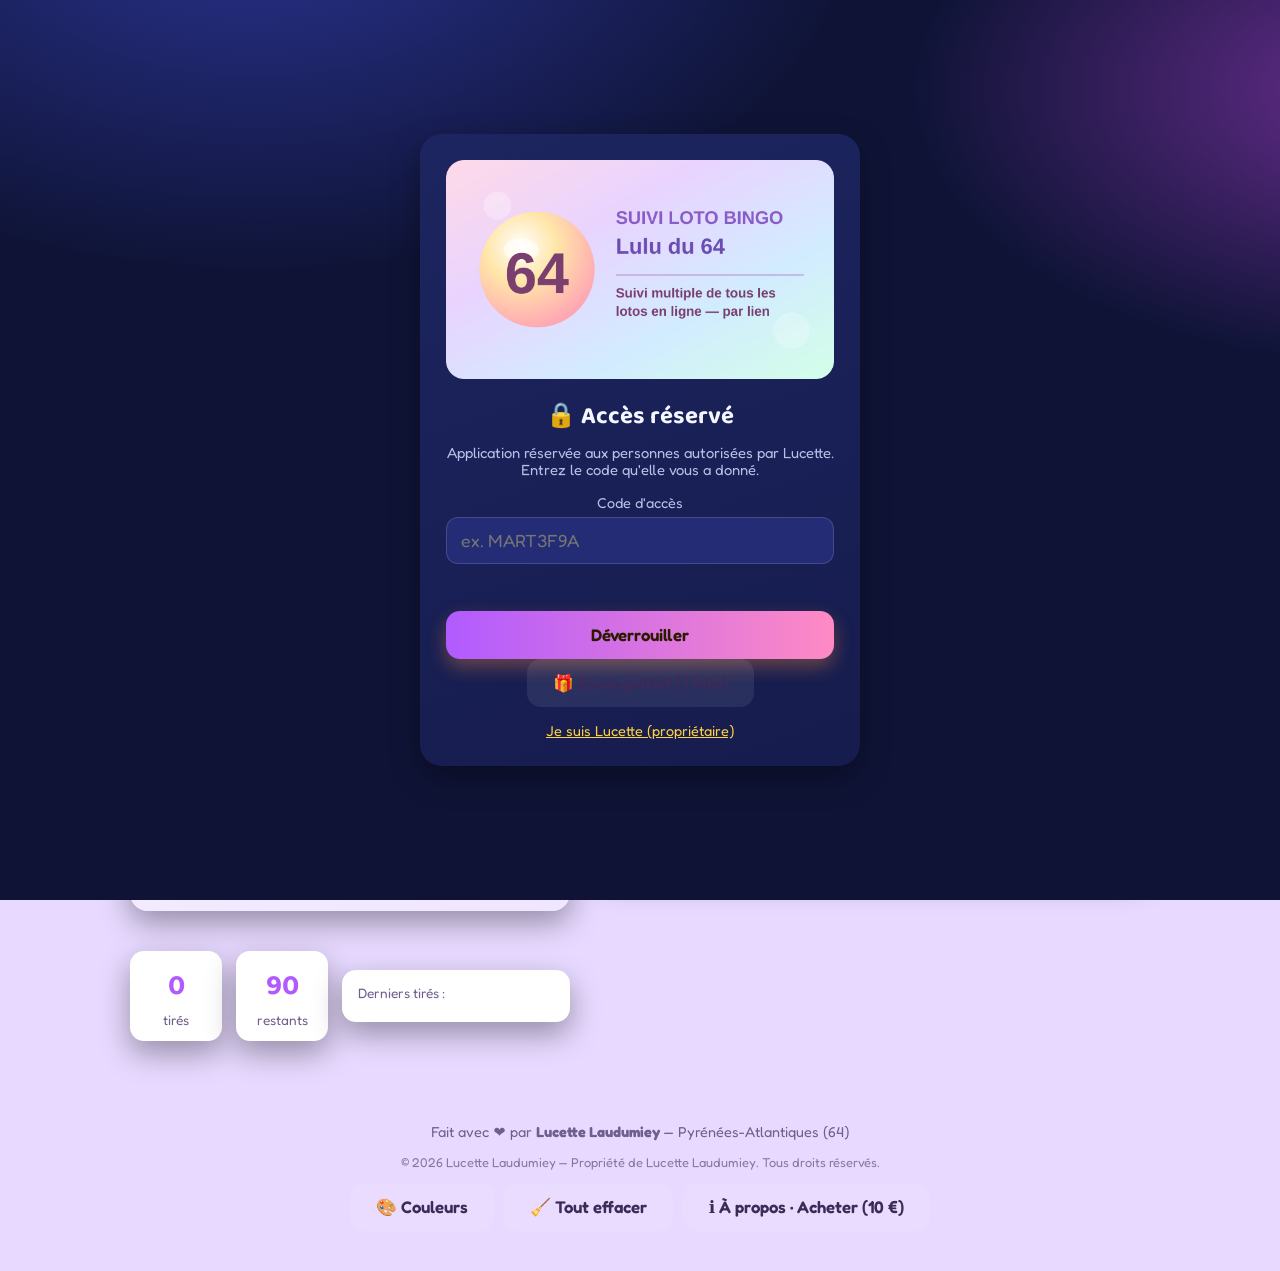
==== commit 74224f24: "Zoom Tout-en-un fonctionnel + essai gratuit 1 loto + prix 10 EUR - Vue Tout-en-un : les boutons - / " ====
--- a/index.html
+++ b/index.html
@@ -29,6 +29,7 @@
       </label>
       <p id="lockError" class="modal-error"></p>
       <button id="lockGo" class="btn btn-primary">Déverrouiller</button>
+      <button id="trialBtn" type="button" class="btn btn-ghost">🎁 Essai gratuit (1 loto)</button>
       <button id="lockOwnerLink" type="button" class="link-btn">Je suis Lucette (propriétaire)</button>
       <div id="ownerPanel" hidden>
         <label class="modal-field">Mot de passe propriétaire
@@ -68,6 +69,9 @@
       <button id="zoomIn" class="theme-tab" title="Agrandir l'affichage">🔍+</button>
     </nav>
   </header>
+
+  <!-- Bandeau essai gratuit -->
+  <div id="trialBanner" class="trial-banner" hidden>🎁 <strong>Essai gratuit — 1 loto.</strong> Achetez la version complète pour débloquer toutes les parties.</div>
 
   <!-- Bandeau « écran de suivi » (mode deux écrans) -->
   <div id="followBar" class="follow-bar" hidden>
@@ -280,7 +284,7 @@
       <img class="about-banner" src="logo-banniere.png" alt="Suivi Loto Bingo Lulu du 64" />
       <p><strong>Suivi Loto Bingo Lulu du 64</strong> — fini les pions&nbsp;! L'application
          coche les numéros toute seule et prévient des quines.</p>
-      <div class="price-tag">Version complète&nbsp;: <strong>8 €</strong></div>
+      <div class="price-tag">Version complète&nbsp;: <strong>10 €</strong></div>
       <ul class="price-terms">
         <li>✅ 1 adresse e-mail</li>
         <li>📱 utilisable sur 3 appareils</li>
@@ -329,7 +333,7 @@
     <div class="footer-btns">
       <button id="themeBtn" class="btn btn-ghost">🎨 Couleurs</button>
       <button id="resetAllBtn" class="btn btn-ghost">🧹 Tout effacer</button>
-      <button id="aboutBtn" class="btn btn-ghost">ℹ️ À propos · Acheter (8 €)</button>
+      <button id="aboutBtn" class="btn btn-ghost">ℹ️ À propos · Acheter (10 €)</button>
     </div>
   </footer>
 
--- a/style.css
+++ b/style.css
@@ -108,9 +108,10 @@
 .objective-bar { margin-top: 18px; display: flex; flex-direction: column; gap: 12px; align-items: center; }
 .obj-steps { display: flex; gap: 6px; flex-wrap: wrap; justify-content: center; }
 .obj-step {
-  padding: 7px 14px; border-radius: 999px; font-weight: 700; font-size: .9rem;
-  background: rgba(255,255,255,.10); color: var(--ink-soft);
-}
+  padding: 7px 14px; border-radius: 999px; font-weight: 700; font-size: .9rem; cursor: pointer;
+  background: rgba(255,255,255,.10); color: var(--ink-soft); transition: .15s; user-select: none;
+}
+.obj-step:hover { background: rgba(255,255,255,.22); }
 .obj-step.is-done { background: var(--plein); color: #062c16; opacity: .8; }
 .obj-step.is-current { background: linear-gradient(90deg, var(--accent), var(--accent-2)); color: #2a1a00; transform: scale(1.06); }
 .obj-actions { display: flex; gap: 10px; flex-wrap: wrap; justify-content: center; }
@@ -270,8 +271,8 @@
 
 /* ---------- Vue Tout-en-un (régie) ---------- */
 /* la scène a une taille fixe ; le JS la redimensionne pour remplir l'écran */
-#view-regie { max-width: none; padding: 8px; overflow: hidden; }
-.regie-stage { width: 1280px; transform-origin: top left; }
+#view-regie { max-width: none; padding: 8px; overflow: auto; }
+.regie-stage { width: 1280px; margin: 0 auto; transform-origin: top left; }
 .regie-layout { display: flex; flex-direction: column; gap: 14px; }
 .regie-col { min-width: 0; }
 .regie-col .section-title { margin: 2px 0 8px; }
@@ -448,6 +449,13 @@
 /* masque les commandes de partie sur l'écran de suivi */
 body.follow-mode .party-ctrls, body.follow-mode #resetAllBtn, body.follow-mode #winNewGame { display: none !important; }
 
+/* ---------- Bandeau essai gratuit ---------- */
+.trial-banner {
+  display: block; text-align: center; padding: 9px 16px; font-size: .95rem;
+  background: linear-gradient(90deg, #2ecc71, #33d1c9); color: #05261a; font-weight: 600;
+}
+.trial-banner[hidden] { display: none; }
+
 /* ---------- Mode deux écrans / suivi ---------- */
 .follow-bar {
   display: flex; align-items: center; justify-content: center; gap: 10px; flex-wrap: wrap;
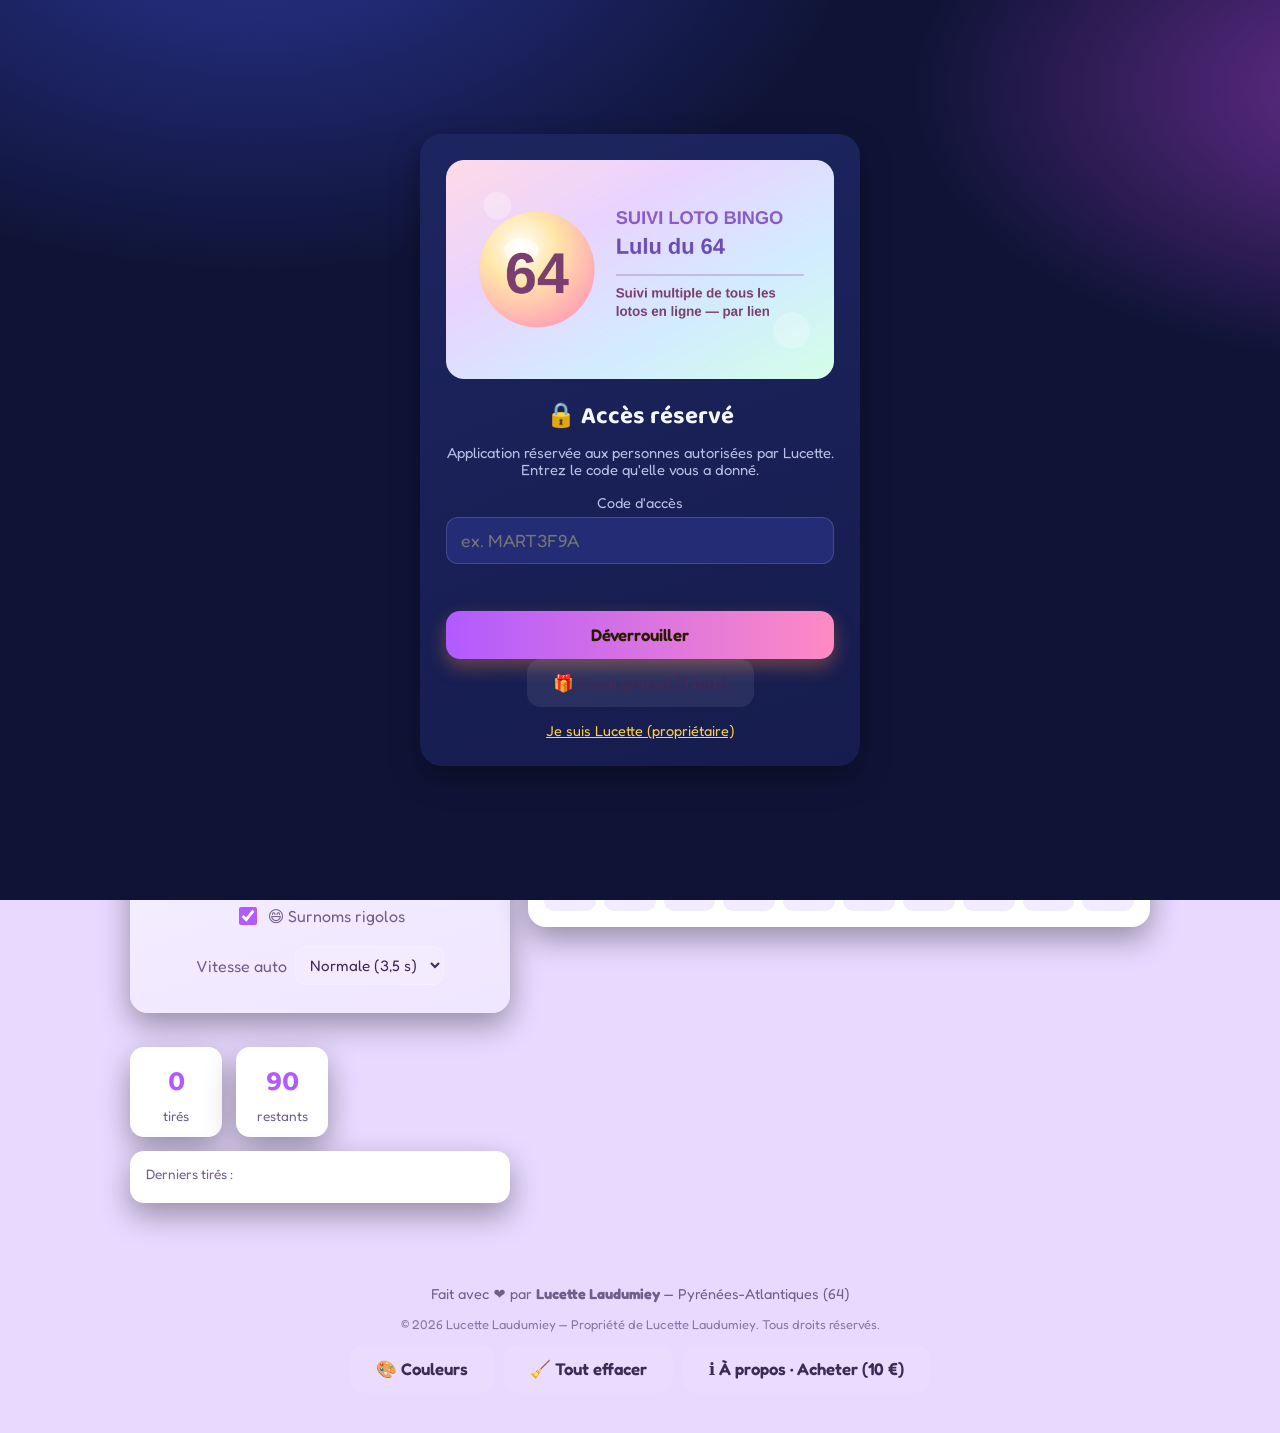
==== commit 422bb96d: "Tout-en-un : deplacer soi-meme les blocs (fleches sur Tirage/Tableau/Cartons) Chaque bloc a des flec" ====
--- a/index.html
+++ b/index.html
@@ -227,14 +227,19 @@
 
   <!-- ====================== VUE TOUT-EN-UN (régie) ====================== -->
   <main id="view-regie" class="view">
+    <p class="board-hint" style="text-align:center">↔️ Déplacez les blocs avec les flèches <strong>◀ ▶</strong> pour arranger l'écran comme vous voulez.</p>
     <div id="regieStage" class="regie-stage">
-      <div class="regie-layout">
-        <section class="regie-col regie-col-draw">
-          <h2 class="section-title">🎤 Tirage</h2>
+      <div id="regieFlow" class="regie-flow">
+        <section class="regie-item" data-item="draw">
+          <div class="ri-head"><span>🎤 Tirage</span><span class="ri-move"><button class="ri-btn" data-dir="-1" title="Déplacer avant">◀</button><button class="ri-btn" data-dir="1" title="Déplacer après">▶</button></span></div>
           <div id="regieDraw" class="regie-slot"></div>
         </section>
-        <section class="regie-col">
-          <h2 class="section-title">🎟️ Cartons — les 12 mieux placés</h2>
+        <section class="regie-item" data-item="board">
+          <div class="ri-head"><span>🔢 Tableau des 90 numéros</span><span class="ri-move"><button class="ri-btn" data-dir="-1" title="Déplacer avant">◀</button><button class="ri-btn" data-dir="1" title="Déplacer après">▶</button></span></div>
+          <div id="regieBoardSlot" class="regie-slot"></div>
+        </section>
+        <section class="regie-item" data-item="cartons">
+          <div class="ri-head"><span>🎟️ Cartons — les 12 mieux placés</span><span class="ri-move"><button class="ri-btn" data-dir="-1" title="Déplacer avant">◀</button><button class="ri-btn" data-dir="1" title="Déplacer après">▶</button></span></div>
           <div id="regieCartons" class="regie-slot"></div>
         </section>
       </div>
--- a/style.css
+++ b/style.css
@@ -177,18 +177,18 @@
 @keyframes awaitPulse { 0%, 100% { transform: scale(1); } 50% { transform: scale(1.08); } }
 @media (prefers-reduced-motion: reduce) { .cell.awaited { animation: none; } }
 
-/* Écran large : tirage à gauche, grand tableau à droite (meilleur usage de l'espace) */
-@media (min-width: 900px) {
+/* Tableau des 90 numéros TOUJOURS à droite du dernier numéro dès qu'il y a la place */
+@media (min-width: 760px) {
   #view-tirage.is-active {
     display: grid;
-    grid-template-columns: minmax(320px, 440px) 1fr;
+    grid-template-columns: minmax(300px, 380px) 1fr;
     grid-template-areas: "draw board" "stats board";
-    gap: 22px; align-items: start;
+    gap: 18px; align-items: start;
   }
   #view-tirage .draw-stage { grid-area: draw; margin: 0; }
-  #view-tirage .stats { grid-area: stats; margin: 18px 0 0; }
+  #view-tirage .stats { grid-area: stats; margin: 16px 0 0; }
   #view-tirage .board-wrap { grid-area: board; margin: 0; }
-  #view-tirage .board { gap: 9px; padding: 20px; }
+  #view-tirage .board { gap: 8px; padding: 16px; }
   #view-tirage .cell { font-size: clamp(1rem, 2.2vw, 1.5rem); }
 }
 
@@ -273,17 +273,21 @@
 /* la scène a une taille fixe ; le JS la redimensionne pour remplir l'écran */
 #view-regie { max-width: none; padding: 8px; overflow: auto; }
 .regie-stage { width: 1280px; margin: 0 auto; transform-origin: top left; }
-.regie-layout { display: flex; flex-direction: column; gap: 14px; }
-.regie-col { min-width: 0; }
-.regie-col .section-title { margin: 2px 0 8px; }
-
-/* bande du haut : tirage + tableau côte à côte, pleine largeur */
-#regieDraw { display: flex; gap: 16px; align-items: flex-start; flex-wrap: wrap; }
-#regieDraw .draw-stage { flex: 0 0 300px; padding: 16px; }
-#regieDraw .stats { flex: 0 0 auto; margin: 0; }
-#regieDraw .board-wrap { flex: 0 0 480px; margin: 0; }
-#regieDraw .board { grid-template-rows: none; gap: 7px; padding: 14px; }
-#regieDraw .cell { font-size: clamp(1rem, 2.2vw, 1.6rem); }
+
+/* blocs déplaçables (Tirage / Tableau / Cartons) */
+.regie-flow { display: flex; flex-wrap: wrap; gap: 16px; align-items: flex-start; }
+.regie-item { min-width: 0; }
+.regie-item[data-item="draw"] { flex: 0 0 auto; width: 340px; }
+.regie-item[data-item="board"] { flex: 0 0 auto; width: 560px; }
+.regie-item[data-item="cartons"] { flex: 1 1 100%; }
+.ri-head { display: flex; justify-content: space-between; align-items: center; gap: 8px; margin: 2px 0 8px; font-family: "Baloo 2", sans-serif; font-weight: 700; color: var(--ink-soft); }
+.ri-move { display: flex; gap: 6px; }
+.ri-btn { border: 0; cursor: pointer; background: rgba(255,255,255,.14); color: var(--ink); border-radius: 8px; padding: 4px 12px; font-size: 1rem; line-height: 1; }
+.ri-btn:hover { background: rgba(255,255,255,.28); }
+.regie-item .board-wrap { margin: 0; }
+.regie-item .board { grid-template-rows: none; gap: 7px; padding: 14px; }
+.regie-item .cell { font-size: clamp(1rem, 2.2vw, 1.6rem); }
+.regie-slot .stats { margin: 12px 0 0; }
 .regie-slot .ball.big { width: 92px; height: 92px; font-size: 2.3rem; }
 .regie-slot .ball.big.empty { font-size: 1.5rem; }
 .regie-slot .current-label { font-size: .95rem; }
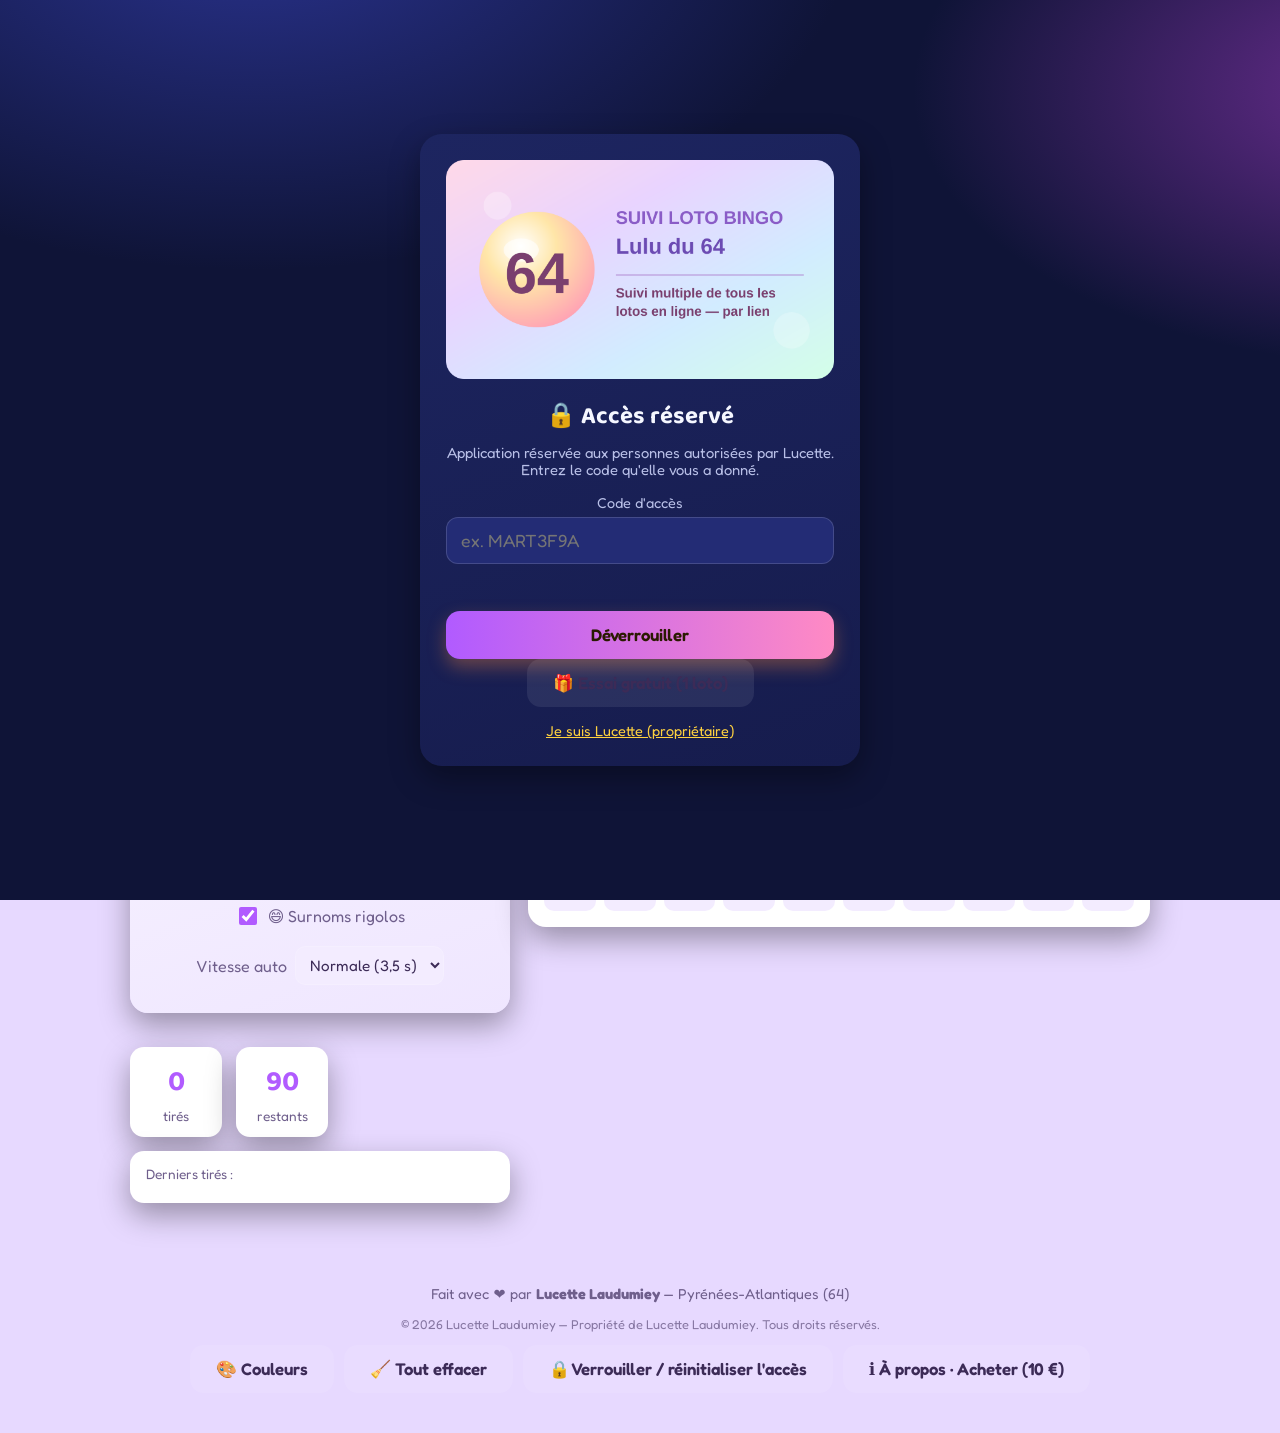
==== commit 8e52a169: "Bouton reinitialiser l'acces (reverrouiller) + mot de passe proprietaire -> LULU69 - Bouton 'Verroui" ====
--- a/index.html
+++ b/index.html
@@ -45,6 +45,7 @@
           <button id="genGo" type="button" class="btn btn-primary">Obtenir le code</button>
           <p id="genResult" class="gen-result"></p>
           <button id="ownerUnlock" type="button" class="btn btn-primary">Déverrouiller pour moi</button>
+          <button id="trialReset" type="button" class="btn btn-ghost">🔄 Réinitialiser l'essai gratuit</button>
         </div>
       </div>
     </div>
@@ -338,6 +339,7 @@
     <div class="footer-btns">
       <button id="themeBtn" class="btn btn-ghost">🎨 Couleurs</button>
       <button id="resetAllBtn" class="btn btn-ghost">🧹 Tout effacer</button>
+      <button id="relockBtn" class="btn btn-ghost">🔒 Verrouiller / réinitialiser l'accès</button>
       <button id="aboutBtn" class="btn btn-ghost">ℹ️ À propos · Acheter (10 €)</button>
     </div>
   </footer>
